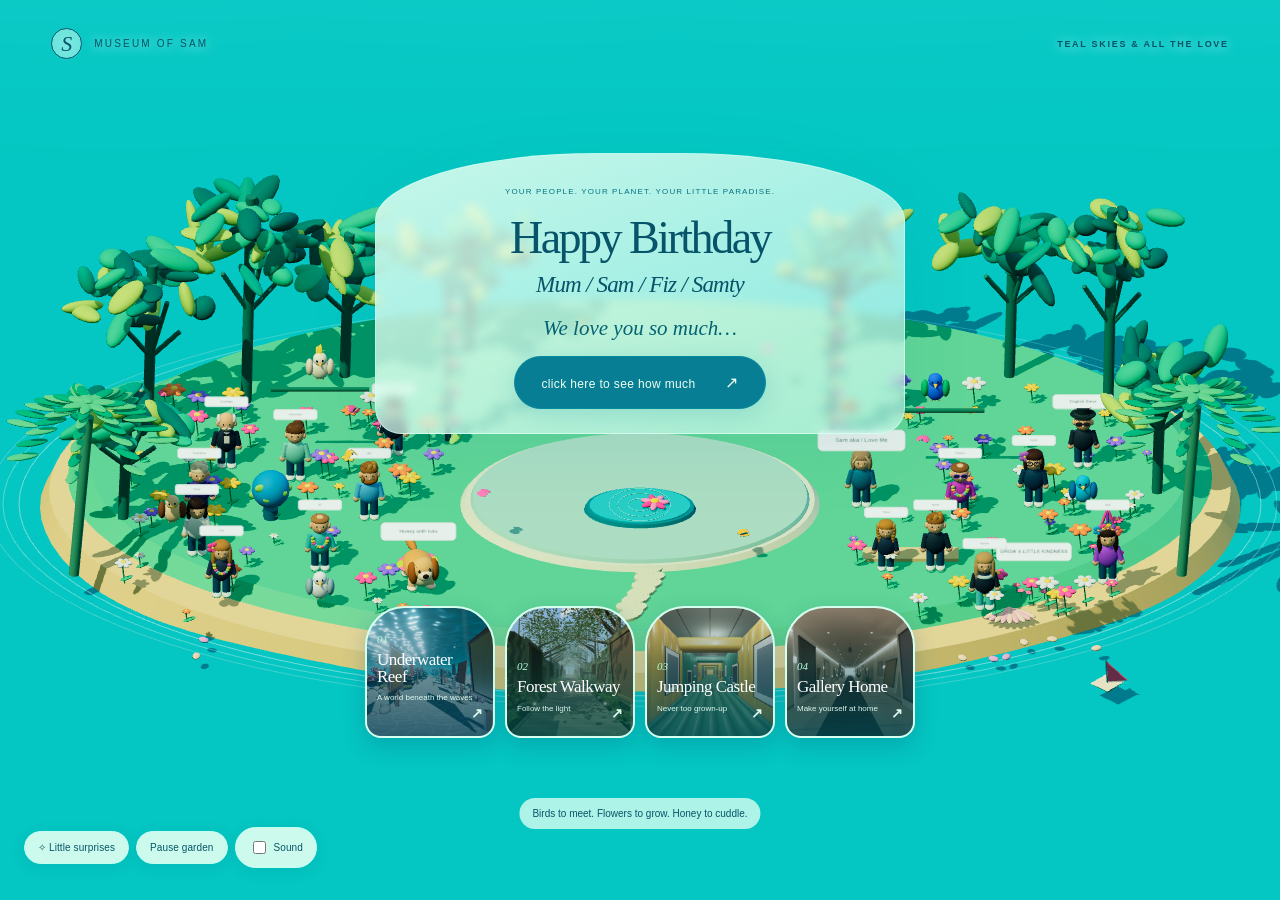
==== web/home.html @ d297ce18 "Initial commit: Museum of Sam walkable gallery site Static Three.js game (web/) + glTF exports (expo" ====
<!doctype html>
<html lang="en">
<head>
<meta charset="utf-8">
<meta name="viewport" content="width=device-width, initial-scale=1, viewport-fit=cover">
<meta name="theme-color" content="#57d5d7">
<meta name="description" content="Happy Birthday, Sam. A little museum. A universe of love.">
<title>Happy Birthday, Sam — Museum of Sam</title>
<link rel="icon" href="./icons/icon-192.png">
<link rel="manifest" href="./manifest.json">
<link rel="stylesheet" href="./home.css?v=6">
</head>
<body data-state="welcome">
<div id="living-pan" tabindex="0" role="region" aria-label="Sam’s living coastal garden. On mobile, swipe left or right to explore the scenery."></div>
<canvas id="world" aria-hidden="true"></canvas>
<header class="masthead"><a class="brand" href="./home.html" aria-label="Museum of Sam, birthday home"><span class="brand-mark">S</span><span>MUSEUM OF SAM</span></a><span class="edition">TEAL SKIES & ALL THE LOVE</span></header>
<main>
<section id="welcome" class="panel welcome" aria-labelledby="birthday-title">
<p class="eyebrow">YOUR PEOPLE. YOUR PLANET. YOUR LITTLE PARADISE.</p>
<h1 id="birthday-title">Happy Birthday<br><em>Mum / Sam / Fiz / Samty</em></h1>
<p class="message">We love you so much…</p>
<button id="begin" class="primary">click here to see how much <span aria-hidden="true">↗</span></button>
</section>
<section id="journey" class="panel journey" hidden aria-label="A journey from home to the universe">
<div class="journey-top"><span>LET’S SEE HOW FAR OUR LOVE GOES</span><button id="skip" class="text-button">Skip journey <span aria-hidden="true">↗</span></button></div>
<div class="story-progress">
  <div class="scale-caption"><p id="scale-number" class="eyebrow">OUR LOVE STARTS HERE</p><p class="story-refrain">We love you</p><h2 id="scale-name">more than this garden can hold…</h2><p id="scale-detail">So let’s go a little further.</p></div>
  <div class="progress-track" aria-hidden="true"><span id="progress"></span></div>
  <ol class="story-milestones" aria-label="How far our love goes">
    <li aria-current="step"><span class="milestone-dot"></span>Home</li>
    <li><span class="milestone-dot"></span>Australia</li>
    <li><span class="milestone-dot"></span>Earth</li>
    <li><span class="milestone-dot"></span>Solar system</li>
    <li><span class="milestone-dot"></span>Milky Way</li>
    <li><span class="milestone-dot"></span>Universe</li>
  </ol>
</div>
</section>
<section id="reveal" class="panel reveal" hidden aria-labelledby="love-title">
<p class="eyebrow">SO, HOW MUCH DO WE LOVE YOU?</p>
<h2 id="love-title" class="sr-only">This much!</h2>
<div class="reveal-bottom"><p>More than all of that. And more every day.</p><button id="return" class="primary light">click here to start <span aria-hidden="true">↗</span></button></div>
</section>
<section id="portals" class="panel portals" hidden aria-labelledby="portal-title">
<div class="portal-heading"><p class="eyebrow">WELCOME HOME, SAM</p><h2 id="portal-title">Four worlds. All for you.</h2><p>Your little paradise. Choose a doorway, or stay and play.</p></div>

<button id="replay" class="text-button replay">Watch your birthday journey again ↗</button>
</section>
<nav class="portal-links" aria-label="Choose a museum experience">
<a href="./index.html?scene=reef"><span class="portal-number">01</span><span class="portal-name">Underwater Reef</span><span class="portal-note">A world beneath the waves <b aria-hidden="true">↗</b></span></a>
<a href="./index.html?scene=forest"><span class="portal-number">02</span><span class="portal-name">Forest Walkway</span><span class="portal-note">Follow the light <b aria-hidden="true">↗</b></span></a>
<a href="./index.html?scene=jumping_castle"><span class="portal-number">03</span><span class="portal-name">Jumping Castle</span><span class="portal-note">Never too grown-up <b aria-hidden="true">↗</b></span></a>
<a href="./index.html?scene=gallery_home"><span class="portal-number">04</span><span class="portal-name">Gallery Home</span><span class="portal-note">Make yourself at home <b aria-hidden="true">↗</b></span></a>
</nav>
<aside id="garden-tools" aria-label="Garden controls">
  <button id="garden-discover" class="garden-pill" aria-expanded="false" aria-controls="garden-menu">✧ Little surprises</button>
  <button id="garden-motion" class="garden-pill" aria-pressed="false">Pause garden</button>
  <label class="garden-pill sound-choice"><input id="garden-sound" type="checkbox"> Sound</label>
</aside>
<div id="garden-menu" hidden><p>Little things Sam loves</p><div id="garden-actions"></div></div>
<div id="garden-toast" role="status" aria-live="polite" hidden><span></span><button aria-label="Dismiss message">×</button></div>
<div id="garden-pan-controls"><button aria-label="Explore garden to the left">←</button><button aria-label="Explore garden to the right">→</button></div>
<p id="garden-hint">Birds to meet. Flowers to grow. Honey to cuddle.<span> ← Swipe the garden to explore → </span></p>
</main>
<footer id="footer"><span>A LITTLE MORE LOVE IN THE WORLD</span><span>WITH ALL OUR LOVE ♡</span></footer>
<div id="announcement" class="sr-only" role="status" aria-live="polite"></div>
<noscript><div class="no-script">Happy Birthday Mum / Sam / Fiz / Samty. We love you this much!<br><a href="./index.html?scene=reef">Underwater Reef</a> · <a href="./index.html?scene=forest">Forest Walkway</a> · <a href="./index.html?scene=jumping_castle">Jumping Castle</a> · <a href="./index.html?scene=gallery_home">Gallery Home</a><p>Enable JavaScript to enjoy your birthday journey and explore the museum.</p></div></noscript>
<script type="module" src="./home.js?v=characters2"></script>
</body>
</html>
---- web/home.css ----
:root{color-scheme:light;--ink:#383529;--cream:#f6efe2;--gold:#a78349}*{box-sizing:border-box}html,body{margin:0;width:100%;height:100%;overflow:hidden}body{background:#e7dece;color:var(--ink);font-family:Arial,Helvetica,sans-serif;-webkit-font-smoothing:antialiased}#world{position:fixed;inset:0;width:100%;height:100%;display:block}.masthead{position:fixed;top:max(28px,env(safe-area-inset-top));left:4%;right:4%;display:flex;align-items:center;justify-content:space-between;z-index:5;transition:color 1s}.brand{display:flex;align-items:center;gap:12px;color:inherit;text-decoration:none;font-size:10px;letter-spacing:.22em}.brand-mark{display:grid;place-items:center;border:1px solid currentColor;border-radius:50%;width:31px;height:31px;font-family:Georgia,serif;font-size:22px;font-style:italic;letter-spacing:0}.edition,footer{font-size:9px;letter-spacing:.19em;opacity:.7}.panel{position:fixed;inset:0;z-index:2;pointer-events:none}.panel[hidden]{display:none!important}button,a{touch-action:manipulation}button,.portal-links a{pointer-events:auto}button{font:inherit;cursor:pointer}.welcome{text-align:center;padding-top:clamp(104px,15vh,170px);background:linear-gradient(180deg,rgba(244,237,223,.35),transparent 64%)}.eyebrow{font-size:9px;letter-spacing:.25em;font-weight:500;margin:0 0 22px}h1,h2,p{font-weight:400}h1{font-family:Georgia,'Times New Roman',serif;font-size:clamp(44px,5.2vw,78px);line-height:1.05;letter-spacing:-.055em;margin:0}h1 em{display:block;font-size:.6em;letter-spacing:-.035em;font-weight:400;margin-top:12px}.message{font-family:Georgia,serif;font-size:22px;font-style:italic;margin:24px 0 19px}.primary{border:1px solid #514837;background:#39382c;color:#fff8e9;border-radius:100px;padding:16px 26px;min-width:164px;font-size:12px;letter-spacing:.03em;box-shadow:0 6px 28px #29221217;transition:transform .25s,background .25s}.primary span{margin-left:26px;font-size:16px}.primary:hover{transform:translateY(-3px);background:#56513d}.primary:focus-visible,a:focus-visible,.text-button:focus-visible{outline:2px solid #b48c45;outline-offset:6px}.light{background:#f6edda;color:#272838;border-color:#f6edda}.light:hover{background:#fff}.text-button{background:none;border:0;color:inherit;font-size:11px;letter-spacing:.02em;padding:12px}.journey-top{position:absolute;top:102px;left:4%;right:4%;display:flex;align-items:center;justify-content:space-between;font-size:9px;letter-spacing:.16em}.journey{color:#f3ecd9}.scale-caption{position:absolute;bottom:11vh;left:7%;text-shadow:0 2px 18px #000}.scale-caption h2{font-family:Georgia,serif;font-size:clamp(28px,4vw,52px);letter-spacing:-.035em;margin:0 0 10px}.scale-caption p:last-child{font-size:12px;opacity:.65;letter-spacing:.015em}.scale-caption .eyebrow{color:#d8b984;margin-bottom:15px}.progress-track{position:absolute;bottom:6vh;left:7%;right:7%;height:1px;background:#ffffff25}.progress-track span{display:block;height:1px;background:#dfc599;transform-origin:left;width:100%;transform:scaleX(0)}body[data-state=journey] .masthead,body[data-state=reveal] .masthead,body[data-state=returning] .masthead{color:#e8dfcd}.reveal{color:#f3ecd9;text-align:center}.reveal>.eyebrow{position:absolute;top:27%;width:100%;color:#d8c497}.reveal-bottom{position:absolute;top:65%;left:0;right:0}.reveal-bottom p{font:italic 20px Georgia,serif;opacity:.85;margin-bottom:28px}.portal-heading{position:absolute;top:13%;left:0;right:0;text-align:center}.portal-heading .eyebrow{margin-bottom:15px}.portal-heading h2{font:clamp(34px,4vw,58px) Georgia,serif;letter-spacing:-.04em;margin:0 0 12px}.portal-heading>p:last-child{font-size:12px;opacity:.75}.portal-links{position:absolute;top:40%;height:42%;left:12%;right:12%;display:grid;grid-template-columns:repeat(4,1fr);gap:3.6%;pointer-events:none}.portal-links a{display:flex;flex-direction:column;justify-content:flex-end;position:relative;text-decoration:none;color:#fff6df;padding:20px 14px;background:linear-gradient(transparent 40%,#0e1a1cd6);border:1px solid #ead7ae77;border-radius:100px 100px 5px 5px;box-shadow:0 15px 35px #3829141a;transition:transform .3s,box-shadow .3s}.portal-links a:hover{transform:translateY(-7px);box-shadow:0 18px 38px #3829143d}.portal-number{font:italic 14px Georgia,serif;color:#eed6a4;margin-bottom:6px}.portal-name{font:21px Georgia,serif;letter-spacing:-.03em}.portal-note{font-size:9px;line-height:1.5;opacity:.75;margin-top:8px}.portal-note b{float:right;font-size:14px}.replay{position:absolute;bottom:8%;left:50%;transform:translateX(-50%);white-space:nowrap;opacity:.75}footer{position:fixed;bottom:max(24px,env(safe-area-inset-bottom));left:4%;right:4%;display:flex;justify-content:space-between;z-index:3;pointer-events:none;transition:opacity .5s}body[data-state=journey] footer,body[data-state=reveal] footer,body[data-state=returning] footer{opacity:0}.sr-only{position:absolute;width:1px;height:1px;padding:0;margin:-1px;overflow:hidden;clip:rect(0,0,0,0);white-space:nowrap;border:0}.no-script{position:fixed;inset:0;background:#f6efe2;z-index:10;padding:25vh 12vw;font:24px/1.6 Georgia,serif}.no-script a{font:16px Arial,sans-serif;color:#574025}@media(max-width:650px){.masthead{top:22px}.edition{display:none}.welcome{padding-top:18vh}.welcome .eyebrow{font-size:8px;letter-spacing:.17em}h1{font-size:49px}h1 em{font-size:26px}.message{margin-top:22px}.journey-top{top:80px;gap:15px;font-size:7px;line-height:1.7}.journey-top>span{max-width:180px}.scale-caption{bottom:12vh}.reveal>.eyebrow{top:31%;font-size:8px}.reveal-bottom{top:61%}.reveal-bottom p{font-size:17px}.portal-heading{top:12%}.portal-heading h2{font-size:33px}.portal-heading>p:last-child{font-size:10px;padding:0 25px}.portal-links{left:12%;right:12%;top:29%;height:56%;grid-template-columns:repeat(2,1fr);grid-template-rows:repeat(2,1fr);gap:5% 13%}.portal-links a{padding:12px 10px;border-radius:65px 65px 4px 4px}.portal-name{font-size:17px}.portal-note{font-size:8px}.portal-number{font-size:11px}.replay{bottom:6%;font-size:10px}footer{font-size:7px;letter-spacing:.1em;bottom:16px}}@media(prefers-reduced-motion:reduce){*,*:before,*:after{transition:none!important;scroll-behavior:auto!important}}
/* The progress indicator is the story: a repeated promise, growing landmarks,
   and a single connected line that carries the eye towards the final answer. */
.story-progress{position:absolute;left:7%;right:7%;bottom:5vh;padding-top:34px}
.story-progress::before{content:"";position:absolute;z-index:-1;inset:-65px -9vw -6vh;background:linear-gradient(transparent,rgba(3,7,19,.88) 60%);pointer-events:none}
.story-progress .scale-caption{position:relative;left:auto;bottom:auto;max-width:100%;padding-bottom:32px}
.story-refrain{font:italic clamp(20px,2.3vw,30px) Georgia,serif;color:#e8cc9e;margin:0 0 7px}
.story-progress .scale-caption h2{font-size:clamp(28px,3.7vw,52px);line-height:1.12;max-width:1000px;text-wrap:balance}
.story-progress .scale-caption .eyebrow{font-size:9px;letter-spacing:.19em;margin-bottom:17px}
.story-progress .scale-caption p:last-child{opacity:.85;line-height:1.6;margin-bottom:0}
.story-progress .progress-track{position:relative;inset:auto;height:2px;margin:0;background:#e8d6b733}
.story-progress .progress-track span{height:2px;background:#f0cea0;box-shadow:0 0 12px #ebc79188}
.story-milestones{display:flex;justify-content:space-between;list-style:none;margin:0;padding:0;color:#ddd3c1;font-size:10px;letter-spacing:.04em}
.story-milestones li{position:relative;padding-top:17px;opacity:.5;text-align:center;transition:opacity .4s,color .4s}
.story-milestones li:first-child{text-align:left}.story-milestones li:last-child{text-align:right}
.milestone-dot{position:absolute;top:-4px;left:50%;width:9px;height:9px;border:1px solid #827b71;background:#111321;border-radius:50%;transform:translateX(-50%)}
.story-milestones li:first-child .milestone-dot{left:0;transform:none}.story-milestones li:last-child .milestone-dot{left:auto;right:0;transform:none}
.story-milestones li[aria-current],.story-milestones li.passed{opacity:1;color:#ffe3b6}
.story-milestones li[aria-current] .milestone-dot{background:#ffe3b6;border-color:#ffe3b6;box-shadow:0 0 0 5px #ffe3b619,0 0 18px #ffe3b666}
.story-milestones li.passed .milestone-dot{background:#b69b74;border-color:#b69b74}
@media(max-width:650px){.story-progress{left:6%;right:6%;bottom:5vh}.story-progress .scale-caption{padding-bottom:25px}.story-progress .scale-caption h2{font-size:29px}.story-refrain{font-size:21px}.story-progress .scale-caption p:last-child{font-size:11px;max-width:310px}.story-progress .scale-caption .eyebrow{font-size:8px;margin-bottom:12px}.story-milestones{font-size:8px;letter-spacing:0;gap:8px}.story-milestones li{max-width:55px;padding-top:15px}.welcome .primary{max-width:90%;padding:16px 22px}.welcome .primary span{margin-left:14px}}
@media(max-height:600px){.story-progress{bottom:4vh}.story-progress .scale-caption{padding-bottom:18px}.story-progress .scale-caption h2{font-size:28px}.story-refrain{font-size:20px}.story-progress .scale-caption .eyebrow{margin-bottom:8px}}
/* Sam's living paradise: fixed centre, panoramic scenery, nothing to scroll down. */
:root{--ink:#075369;--cream:#edffef;--gold:#087f94}body{background:#79e3df;color:var(--ink)}
#living-pan{position:fixed;inset:0;z-index:0;overflow-x:auto;overflow-y:hidden;overscroll-behavior-x:contain;touch-action:pan-x;scrollbar-width:none;background:linear-gradient(#8de6ed,#05b8b9);outline-offset:-4px}
#living-pan::-webkit-scrollbar{display:none}#living-pan canvas{display:block;max-width:none;touch-action:pan-x}
body:not(.living-ready) #living-pan{display:none}body.living-ready[data-state=welcome] #world,body.living-ready[data-state=portals] #world{visibility:hidden}
body:not([data-state=welcome]):not([data-state=portals]) #living-pan,body:not([data-state=welcome]):not([data-state=portals])>.portal-links{visibility:hidden;pointer-events:none}
body:not([data-state=welcome]):not([data-state=portals]) .portal-links,body:not([data-state=welcome]):not([data-state=portals]) #garden-tools,body:not([data-state=welcome]):not([data-state=portals]) #garden-menu,body:not([data-state=welcome]):not([data-state=portals]) #garden-toast,body:not([data-state=welcome]):not([data-state=portals]) #garden-hint{display:none!important}
.masthead{color:#075369;text-shadow:0 1px 12px #cefff3;pointer-events:none}.brand{pointer-events:auto}.brand-mark{background:#cffff380}.edition{opacity:1;font-weight:600}
.welcome{inset:auto;top:17vh;left:50%;transform:translateX(-50%);width:min(530px,46vw);padding:25px 16px 24px;border:1px solid #d6fff39c;border-radius:42% 42% 26px 26px / 24% 24% 26px 26px;background:linear-gradient(160deg,#e7fff0db,#c9f9efa8);box-shadow:0 18px 70px #00849a17;backdrop-filter:blur(5px)}
.welcome .eyebrow{font-size:8px;letter-spacing:.14em;margin:8px 0 18px;color:#087284}.welcome h1{font-size:clamp(37px,3.6vw,58px);letter-spacing:-.055em}.welcome h1 em{font-size:.5em;margin-top:10px}.welcome .message{font-size:21px;margin:19px 0 15px;color:#066273}
.primary{color:#f0fff0;border-color:#058b9e;background:#087e95;box-shadow:0 6px 24px #067f992e}.primary:hover{background:#04536d}.light{background:#a8f5e2;color:#06435b;border-color:#a8f5e2}.light:hover{background:#d5fff1}
.portal-links{position:fixed;z-index:4;top:auto;bottom:18vh;left:50%;right:auto;transform:translateX(-50%);width:min(550px,48vw);height:132px;grid-template-columns:repeat(4,1fr);gap:10px;pointer-events:none}
.portal-links a{padding:14px 10px;border-radius:40px 40px 16px 16px;border:2px solid #d7fff0;background-size:cover;background-position:center;box-shadow:0 8px 22px #02557840;color:#fff;overflow:hidden}
.portal-links a::before{content:"";position:absolute;inset:0;background:linear-gradient(transparent,#003e56e8);z-index:-1}.portal-links a:nth-child(1){background-image:linear-gradient(transparent,#003e56bb),url('./home-assets/reef.png')}.portal-links a:nth-child(2){background-image:linear-gradient(transparent,#004d48bb),url('./home-assets/forest.png')}.portal-links a:nth-child(3){background-image:linear-gradient(transparent,#004d59bb),url('./home-assets/jumping-castle.png')}.portal-links a:nth-child(4){background-image:linear-gradient(transparent,#004d59bb),url('./home-assets/gallery.png')}
.portal-name{font-size:17px;line-height:1.02}.portal-number{font-size:11px;color:#b6ffdc}.portal-note{font-size:8px;color:#e5fff5;opacity:.95;line-height:1.3}.portal-links a:hover{transform:translateY(-6px) rotate(-1deg);border-color:#fff49a;box-shadow:0 10px 30px #047f9655}.portal-links a:focus-visible{outline-color:#056279}
.portal-heading{top:24vh;left:50%;right:auto;width:min(520px,45vw);transform:translateX(-50%);padding:30px 18px;background:#dcfff0d9;border:1px solid #e9fff6;border-radius:30px;backdrop-filter:blur(5px)}.portal-heading h2{font-size:clamp(34px,3.5vw,50px)}.portal-heading>p:last-child{line-height:1.5}
.replay{bottom:11vh;color:#065064;background:#d5fff0d4;border-radius:30px;padding:10px 18px;opacity:1}.reveal{color:#f3ecd9}
#garden-tools{position:fixed;z-index:6;left:24px;bottom:32px;display:flex;gap:7px;align-items:center}.garden-pill{border:1px solid #c5fff2;border-radius:24px;padding:10px 13px;background:#e1fff0e8;color:#07556a;box-shadow:0 3px 15px #0766771c;font-size:10px;letter-spacing:.01em;cursor:pointer}.garden-pill:hover{background:#fff6b6}.sound-choice{display:flex;align-items:center;gap:5px}.sound-choice input{accent-color:#038ba0}
#garden-menu{position:fixed;left:24px;bottom:85px;z-index:8;width:255px;max-height:min(65vh,450px);overflow-y:auto;background:#e5fff5f5;border:1px solid white;border-radius:22px;padding:18px;box-shadow:0 15px 50px #00586b35}#garden-menu>p{margin:0 0 12px;font:italic 20px Georgia,serif}#garden-actions{display:grid;gap:6px}#garden-actions button{padding:10px;border:1px solid #b0e6d7;border-radius:12px;color:#075369;background:#f6fff8;text-align:left;font-size:12px}#garden-actions button:hover{background:#b1f4d5}
#garden-toast{position:fixed;z-index:9;bottom:90px;right:24px;width:300px;max-width:calc(100vw - 48px);padding:19px 38px 19px 20px;border:1px solid #eefff7;background:#e8fff5f5;color:#075369;border-radius:20px;box-shadow:0 10px 35px #05778330;font:15px/1.5 Georgia,serif}#garden-toast button{position:absolute;right:8px;top:8px;border:0;background:transparent;color:#087786;font-size:24px}
#garden-hint{position:fixed;z-index:3;bottom:6.8vh;left:50%;transform:translateX(-50%);text-align:center;font-size:10px;line-height:1.7;background:#ddfff2c9;padding:7px 13px;border-radius:18px;white-space:nowrap;pointer-events:none}#garden-hint span{display:none}footer{display:none}.journey-top{text-shadow:0 2px 12px #000}.garden-pill:focus-visible,#garden-actions button:focus-visible{outline:2px solid #046987;outline-offset:3px}
@media(max-width:700px){.masthead{top:17px;left:18px}.welcome{top:15vh;width:calc(100vw - 72px);max-width:420px;padding:20px 12px;border-radius:60px 60px 23px 23px}.welcome h1{font-size:39px}.welcome h1 em{font-size:21px;line-height:1.15}.welcome .eyebrow{font-size:7px;letter-spacing:.05em;margin-bottom:14px}.welcome .message{font-size:19px;margin:16px 0 13px}.welcome .primary{font-size:11px;padding:13px 15px}.portal-links{width:calc(100vw - 72px);max-width:420px;bottom:21vh;height:145px;grid-template-columns:repeat(2,1fr);grid-template-rows:repeat(2,1fr);gap:8px}.portal-links a{border-radius:18px;padding:9px 12px;display:block}.portal-number{display:none}.portal-name{font-size:16px;display:block}.portal-note{font-size:8px;display:block;margin-top:3px}.portal-heading{top:22vh;width:calc(100vw - 72px);max-width:420px;padding:22px 14px}.portal-heading h2{font-size:34px}.replay{bottom:15vh;font-size:10px;padding:9px 14px}#garden-tools{left:50%;transform:translateX(-50%);bottom:max(16px,env(safe-area-inset-bottom));gap:5px;white-space:nowrap}.garden-pill{padding:9px 10px;font-size:9px}#garden-hint{bottom:7.5vh;font-size:9px;line-height:1.6;padding:5px 12px}#garden-hint span{display:block;font-size:8px}#garden-menu{left:16px;bottom:64px;max-height:58vh}#garden-toast{right:16px;bottom:105px;max-width:calc(100vw - 32px);font-size:13px}.edition{display:none}}
@media(max-height:700px) and (min-width:701px){.welcome{top:13vh;padding:15px}.welcome h1{font-size:38px}.welcome .eyebrow{margin-bottom:10px}.welcome .message{margin:12px 0;font-size:18px}.welcome .primary{padding:12px 20px}.portal-links{bottom:15vh;height:112px}.portal-heading{top:18vh}.replay{bottom:8vh}#garden-hint{bottom:2vh}#garden-tools{bottom:16px}}
@media(max-height:700px) and (max-width:700px){.welcome{top:11vh;padding:12px}.welcome h1{font-size:32px}.welcome h1 em{font-size:18px}.welcome .eyebrow{margin:4px 0 9px}.welcome .message{margin:10px 0;font-size:17px}.welcome .primary{padding:11px 12px}.portal-links{height:125px;bottom:22vh}.portal-heading{top:16vh}.portal-heading h2{font-size:29px}.replay{bottom:15vh}}
#garden-pan-controls{display:none}body:not([data-state=welcome]):not([data-state=portals]) #garden-pan-controls{display:none!important}
@media(max-width:700px){#garden-pan-controls{position:fixed;inset:48% 7px auto;z-index:5;display:flex;justify-content:space-between;pointer-events:none}#garden-pan-controls button{pointer-events:auto;width:30px;height:40px;background:#defff0d9;border:1px solid #eafff5;border-radius:16px;color:#075369;font-size:18px}}
#living-pan canvas{filter:saturate(1.28) brightness(1.06)}
@media(max-height:500px) and (max-width:900px){.welcome{top:42px;width:310px;max-width:calc(100vw - 80px);padding:10px 14px;border-radius:26px}.welcome .eyebrow{display:none}.welcome h1{font-size:27px}.welcome h1 em{font-size:16px;margin-top:5px}.welcome .message{font-size:15px;margin:7px 0}.welcome .primary{font-size:10px;padding:9px 14px}.portal-links{height:85px;bottom:49px;width:min(480px,calc(100vw - 80px));grid-template-columns:repeat(4,1fr);grid-template-rows:1fr;gap:7px}.portal-links a{padding:9px 7px}.portal-name{font-size:13px}.portal-note{font-size:7px}.portal-heading{top:65px;padding:15px}.portal-heading h2{font-size:28px}.portal-heading .eyebrow{margin-bottom:7px}.replay{top:185px;bottom:auto;font-size:9px;padding:7px 12px}#garden-hint{display:none}#garden-tools{bottom:7px}.garden-pill{padding:7px 10px}.masthead{top:10px}}
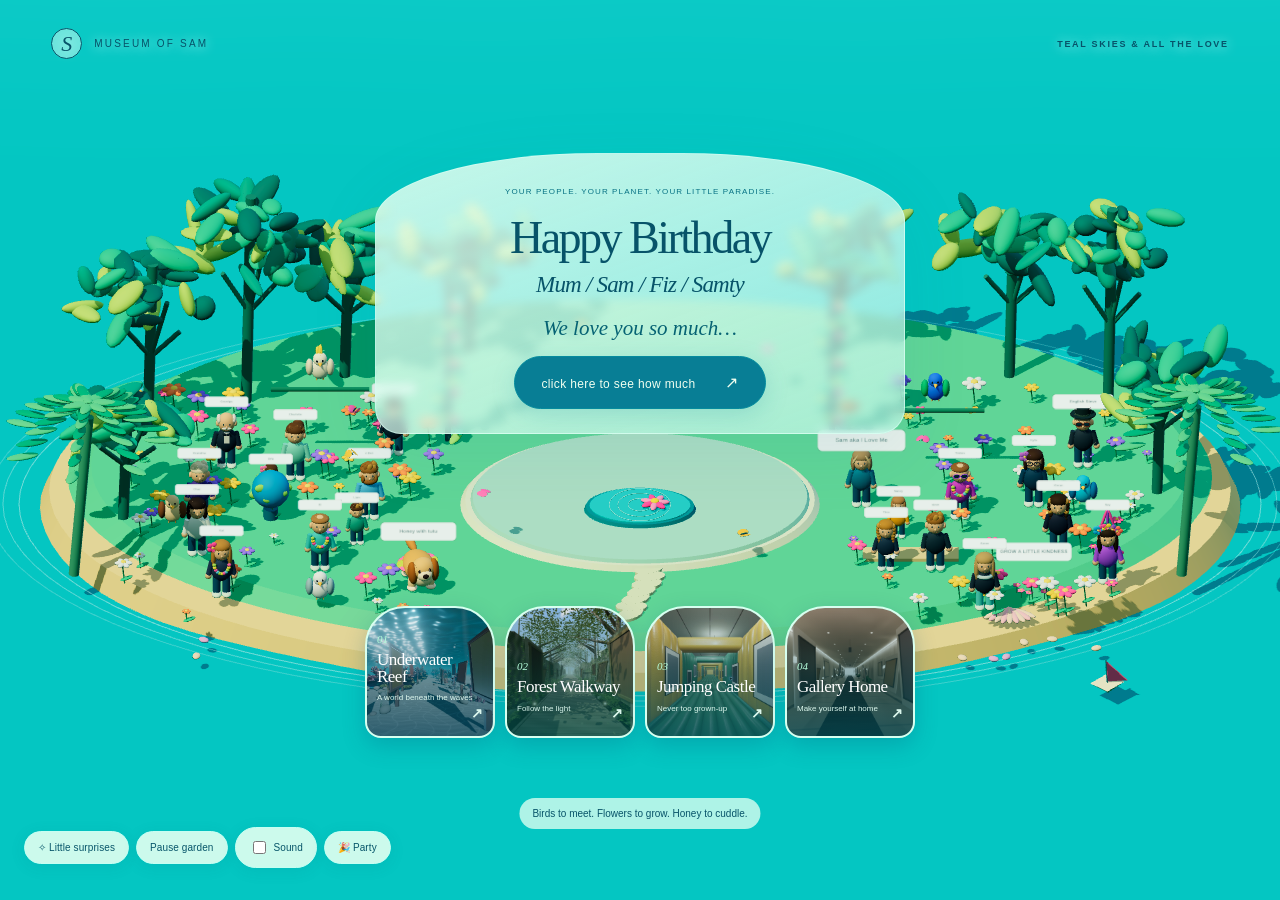
==== commit e57bf0cc: "Add homepage Party button: lights, lasers, jumping characters, nominated Spotify song Ten seconds of" ====
--- a/web/home.html
+++ b/web/home.html
@@ -8,7 +8,7 @@
 <title>Happy Birthday, Sam — Museum of Sam</title>
 <link rel="icon" href="./icons/icon-192.png">
 <link rel="manifest" href="./manifest.json">
-<link rel="stylesheet" href="./home.css?v=6">
+<link rel="stylesheet" href="./home.css?v=7">
 </head>
 <body data-state="welcome">
 <div id="living-pan" tabindex="0" role="region" aria-label="Sam’s living coastal garden. On mobile, swipe left or right to explore the scenery."></div>
@@ -56,7 +56,17 @@
   <button id="garden-discover" class="garden-pill" aria-expanded="false" aria-controls="garden-menu">✧ Little surprises</button>
   <button id="garden-motion" class="garden-pill" aria-pressed="false">Pause garden</button>
   <label class="garden-pill sound-choice"><input id="garden-sound" type="checkbox"> Sound</label>
+  <button id="garden-party" class="garden-pill">🎉 Party</button>
 </aside>
+<div id="party-overlay" aria-hidden="true">
+  <div class="party-scrim"></div>
+  <div class="party-laser l1"></div>
+  <div class="party-laser l2"></div>
+  <div class="party-laser l3"></div>
+  <div class="party-laser l4"></div>
+  <div class="party-glow"></div>
+</div>
+<div id="party-player" hidden></div>
 <div id="garden-menu" hidden><p>Little things Sam loves</p><div id="garden-actions"></div></div>
 <div id="garden-toast" role="status" aria-live="polite" hidden><span></span><button aria-label="Dismiss message">×</button></div>
 <div id="garden-pan-controls"><button aria-label="Explore garden to the left">←</button><button aria-label="Explore garden to the right">→</button></div>
@@ -65,6 +75,6 @@
 <footer id="footer"><span>A LITTLE MORE LOVE IN THE WORLD</span><span>WITH ALL OUR LOVE ♡</span></footer>
 <div id="announcement" class="sr-only" role="status" aria-live="polite"></div>
 <noscript><div class="no-script">Happy Birthday Mum / Sam / Fiz / Samty. We love you this much!<br><a href="./index.html?scene=reef">Underwater Reef</a> · <a href="./index.html?scene=forest">Forest Walkway</a> · <a href="./index.html?scene=jumping_castle">Jumping Castle</a> · <a href="./index.html?scene=gallery_home">Gallery Home</a><p>Enable JavaScript to enjoy your birthday journey and explore the museum.</p></div></noscript>
-<script type="module" src="./home.js?v=characters2"></script>
+<script type="module" src="./home.js?v=party1"></script>
 </body>
 </html>
--- a/web/home.css
+++ b/web/home.css
@@ -26,7 +26,7 @@
 #living-pan::-webkit-scrollbar{display:none}#living-pan canvas{display:block;max-width:none;touch-action:pan-x}
 body:not(.living-ready) #living-pan{display:none}body.living-ready[data-state=welcome] #world,body.living-ready[data-state=portals] #world{visibility:hidden}
 body:not([data-state=welcome]):not([data-state=portals]) #living-pan,body:not([data-state=welcome]):not([data-state=portals])>.portal-links{visibility:hidden;pointer-events:none}
-body:not([data-state=welcome]):not([data-state=portals]) .portal-links,body:not([data-state=welcome]):not([data-state=portals]) #garden-tools,body:not([data-state=welcome]):not([data-state=portals]) #garden-menu,body:not([data-state=welcome]):not([data-state=portals]) #garden-toast,body:not([data-state=welcome]):not([data-state=portals]) #garden-hint{display:none!important}
+body:not([data-state=welcome]):not([data-state=portals]) .portal-links,body:not([data-state=welcome]):not([data-state=portals]) #garden-tools,body:not([data-state=welcome]):not([data-state=portals]) #garden-menu,body:not([data-state=welcome]):not([data-state=portals]) #garden-toast,body:not([data-state=welcome]):not([data-state=portals]) #garden-hint,body:not([data-state=welcome]):not([data-state=portals]) #party-overlay,body:not([data-state=welcome]):not([data-state=portals]) #party-player{display:none!important}
 .masthead{color:#075369;text-shadow:0 1px 12px #cefff3;pointer-events:none}.brand{pointer-events:auto}.brand-mark{background:#cffff380}.edition{opacity:1;font-weight:600}
 .welcome{inset:auto;top:17vh;left:50%;transform:translateX(-50%);width:min(530px,46vw);padding:25px 16px 24px;border:1px solid #d6fff39c;border-radius:42% 42% 26px 26px / 24% 24% 26px 26px;background:linear-gradient(160deg,#e7fff0db,#c9f9efa8);box-shadow:0 18px 70px #00849a17;backdrop-filter:blur(5px)}
 .welcome .eyebrow{font-size:8px;letter-spacing:.14em;margin:8px 0 18px;color:#087284}.welcome h1{font-size:clamp(37px,3.6vw,58px);letter-spacing:-.055em}.welcome h1 em{font-size:.5em;margin-top:10px}.welcome .message{font-size:21px;margin:19px 0 15px;color:#066273}
@@ -48,3 +48,23 @@
 @media(max-width:700px){#garden-pan-controls{position:fixed;inset:48% 7px auto;z-index:5;display:flex;justify-content:space-between;pointer-events:none}#garden-pan-controls button{pointer-events:auto;width:30px;height:40px;background:#defff0d9;border:1px solid #eafff5;border-radius:16px;color:#075369;font-size:18px}}
 #living-pan canvas{filter:saturate(1.28) brightness(1.06)}
 @media(max-height:500px) and (max-width:900px){.welcome{top:42px;width:310px;max-width:calc(100vw - 80px);padding:10px 14px;border-radius:26px}.welcome .eyebrow{display:none}.welcome h1{font-size:27px}.welcome h1 em{font-size:16px;margin-top:5px}.welcome .message{font-size:15px;margin:7px 0}.welcome .primary{font-size:10px;padding:9px 14px}.portal-links{height:85px;bottom:49px;width:min(480px,calc(100vw - 80px));grid-template-columns:repeat(4,1fr);grid-template-rows:1fr;gap:7px}.portal-links a{padding:9px 7px}.portal-name{font-size:13px}.portal-note{font-size:7px}.portal-heading{top:65px;padding:15px}.portal-heading h2{font-size:28px}.portal-heading .eyebrow{margin-bottom:7px}.replay{top:185px;bottom:auto;font-size:9px;padding:7px 12px}#garden-hint{display:none}#garden-tools{bottom:7px}.garden-pill{padding:7px 10px}.masthead{top:10px}}
+
+/* Party mode: ten seconds of nightclub, then back to the garden. The overlay
+   sits above everything (masthead, cards, garden pills) so "the page goes
+   darker" reads literally; the characters' own jump animation lives in
+   living-home.js/garden-people.js and needs no CSS. */
+#party-overlay{position:fixed;inset:0;z-index:1000;pointer-events:none;opacity:0;transition:opacity .5s ease}
+body.party-mode #party-overlay{opacity:1}
+.party-scrim{position:absolute;inset:0;background:radial-gradient(circle at 50% 35%,rgba(20,4,36,.45),rgba(2,0,10,.82))}
+.party-laser{position:absolute;left:50%;bottom:-5%;width:5px;height:135vmax;background:linear-gradient(to top,rgba(255,255,255,.85),rgba(255,255,255,0) 68%);transform-origin:bottom center;mix-blend-mode:screen;display:none}
+body.party-mode .party-laser{display:block;animation:party-sweep 2.4s ease-in-out infinite alternate,party-hue 5s linear infinite}
+.party-laser.l2{left:36%;animation-duration:2.1s,5s;animation-delay:.25s,.4s}
+.party-laser.l3{left:64%;animation-duration:2.7s,5s;animation-delay:.5s,.9s}
+.party-laser.l4{left:50%;bottom:auto;top:-5%;transform-origin:top center;animation-duration:1.9s,5s;animation-delay:.15s,1.4s}
+@keyframes party-sweep{from{transform:translateX(-50%) rotate(-34deg)}to{transform:translateX(-50%) rotate(34deg)}}
+@keyframes party-hue{from{filter:hue-rotate(0deg)}to{filter:hue-rotate(360deg)}}
+.party-glow{position:absolute;inset:0;background:radial-gradient(circle at 50% 30%,rgba(255,90,190,.4),transparent 62%);opacity:0;display:none}
+body.party-mode .party-glow{display:block;animation:party-pulse 1.15s ease-in-out infinite}
+@keyframes party-pulse{0%,100%{opacity:0}50%{opacity:.6}}
+#party-player{position:fixed;right:16px;bottom:16px;z-index:1001;width:280px;max-width:calc(100vw - 32px);border-radius:16px;overflow:hidden;box-shadow:0 12px 40px rgba(0,0,0,.5)}
+@media(prefers-reduced-motion:reduce){body.party-mode .party-laser{animation:none;opacity:.4}body.party-mode .party-glow{display:block;animation:none;opacity:.25}}
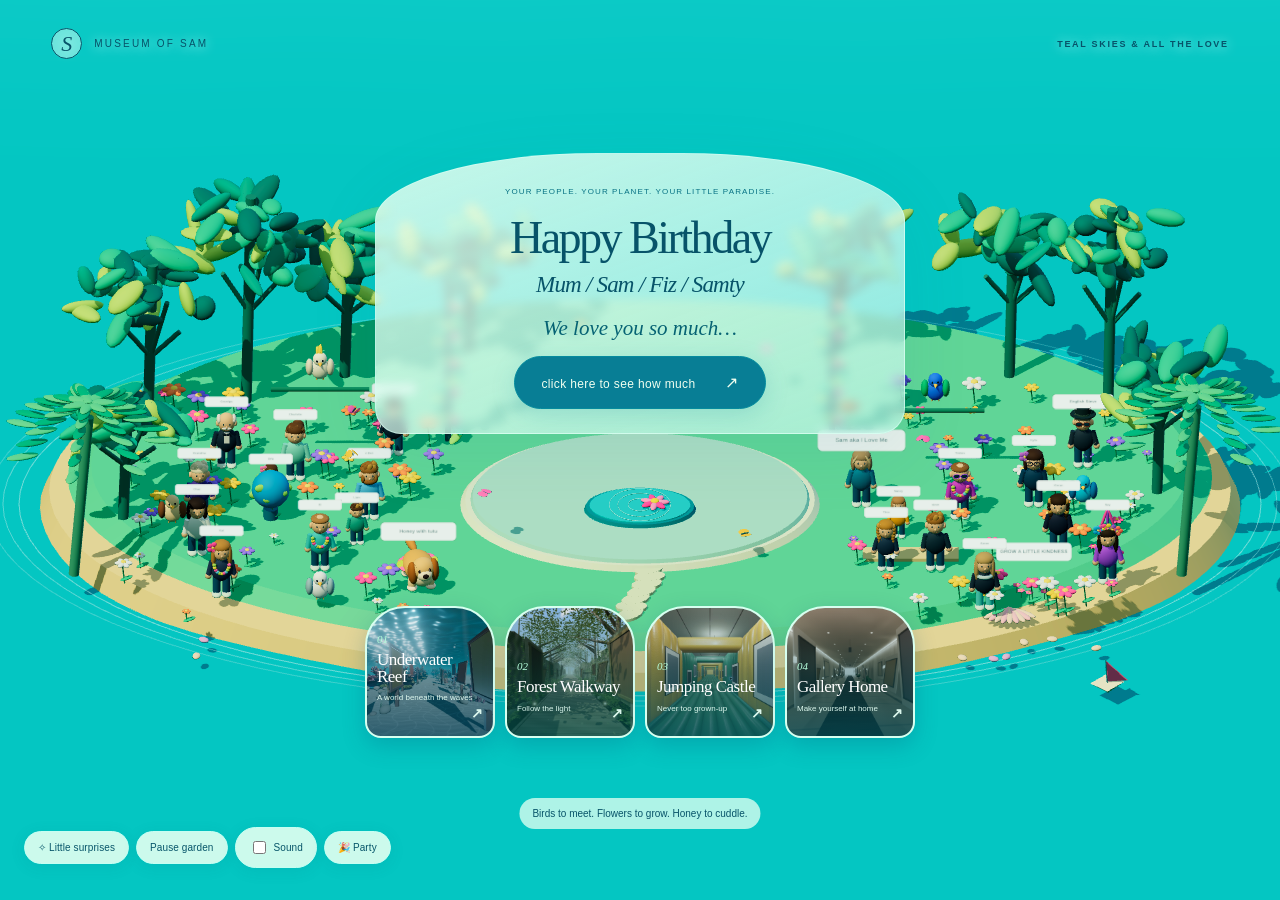
==== commit b3f7ff05: "Hide old canvas homepage room until living garden is ready The pre-garden 2D canvas room (cream salo" ====
--- a/web/home.html
+++ b/web/home.html
@@ -8,7 +8,7 @@
 <title>Happy Birthday, Sam — Museum of Sam</title>
 <link rel="icon" href="./icons/icon-192.png">
 <link rel="manifest" href="./manifest.json">
-<link rel="stylesheet" href="./home.css?v=7">
+<link rel="stylesheet" href="./home.css?v=8">
 </head>
 <body data-state="welcome">
 <div id="living-pan" tabindex="0" role="region" aria-label="Sam’s living coastal garden. On mobile, swipe left or right to explore the scenery."></div>
@@ -75,6 +75,6 @@
 <footer id="footer"><span>A LITTLE MORE LOVE IN THE WORLD</span><span>WITH ALL OUR LOVE ♡</span></footer>
 <div id="announcement" class="sr-only" role="status" aria-live="polite"></div>
 <noscript><div class="no-script">Happy Birthday Mum / Sam / Fiz / Samty. We love you this much!<br><a href="./index.html?scene=reef">Underwater Reef</a> · <a href="./index.html?scene=forest">Forest Walkway</a> · <a href="./index.html?scene=jumping_castle">Jumping Castle</a> · <a href="./index.html?scene=gallery_home">Gallery Home</a><p>Enable JavaScript to enjoy your birthday journey and explore the museum.</p></div></noscript>
-<script type="module" src="./home.js?v=party1"></script>
+<script type="module" src="./home.js?v=party2"></script>
 </body>
 </html>
--- a/web/home.css
+++ b/web/home.css
@@ -24,7 +24,7 @@
 :root{--ink:#075369;--cream:#edffef;--gold:#087f94}body{background:#79e3df;color:var(--ink)}
 #living-pan{position:fixed;inset:0;z-index:0;overflow-x:auto;overflow-y:hidden;overscroll-behavior-x:contain;touch-action:pan-x;scrollbar-width:none;background:linear-gradient(#8de6ed,#05b8b9);outline-offset:-4px}
 #living-pan::-webkit-scrollbar{display:none}#living-pan canvas{display:block;max-width:none;touch-action:pan-x}
-body:not(.living-ready) #living-pan{display:none}body.living-ready[data-state=welcome] #world,body.living-ready[data-state=portals] #world{visibility:hidden}
+body:not(.living-ready) #living-pan{display:none}body[data-state=welcome] #world,body[data-state=portals] #world{visibility:hidden}body.garden-unavailable[data-state=welcome] #world,body.garden-unavailable[data-state=portals] #world{visibility:visible}
 body:not([data-state=welcome]):not([data-state=portals]) #living-pan,body:not([data-state=welcome]):not([data-state=portals])>.portal-links{visibility:hidden;pointer-events:none}
 body:not([data-state=welcome]):not([data-state=portals]) .portal-links,body:not([data-state=welcome]):not([data-state=portals]) #garden-tools,body:not([data-state=welcome]):not([data-state=portals]) #garden-menu,body:not([data-state=welcome]):not([data-state=portals]) #garden-toast,body:not([data-state=welcome]):not([data-state=portals]) #garden-hint,body:not([data-state=welcome]):not([data-state=portals]) #party-overlay,body:not([data-state=welcome]):not([data-state=portals]) #party-player{display:none!important}
 .masthead{color:#075369;text-shadow:0 1px 12px #cefff3;pointer-events:none}.brand{pointer-events:auto}.brand-mark{background:#cffff380}.edition{opacity:1;font-weight:600}
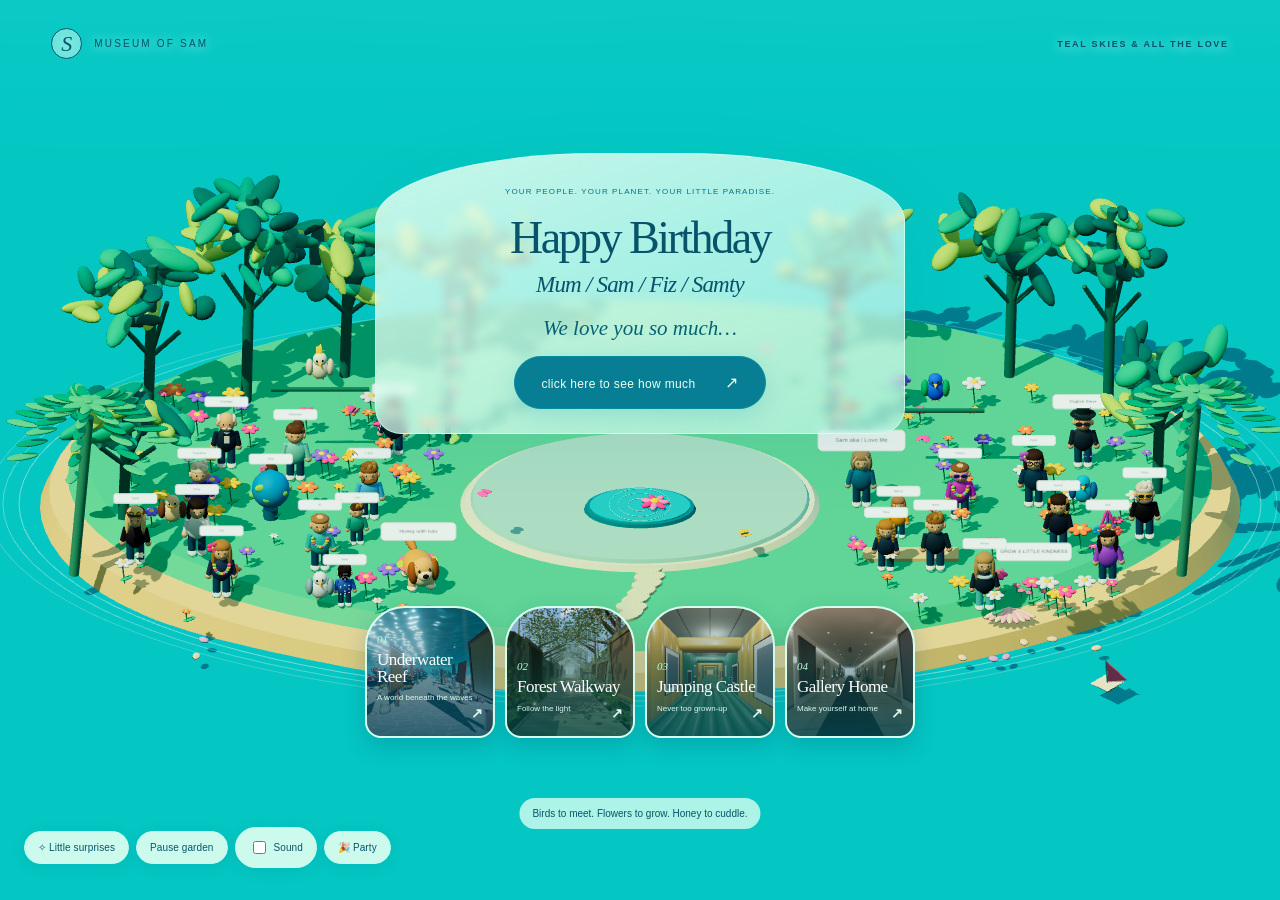
==== commit 6f9ec64e: "Add english-steve photo folder to artwork pool; ship garden/cast updates Drops 30 new photos from Ph" ====
--- a/web/home.html
+++ b/web/home.html
@@ -8,7 +8,7 @@
 <title>Happy Birthday, Sam — Museum of Sam</title>
 <link rel="icon" href="./icons/icon-192.png">
 <link rel="manifest" href="./manifest.json">
-<link rel="stylesheet" href="./home.css?v=8">
+<link rel="stylesheet" href="./home.css?v=9">
 </head>
 <body data-state="welcome">
 <div id="living-pan" tabindex="0" role="region" aria-label="Sam’s living coastal garden. On mobile, swipe left or right to explore the scenery."></div>
@@ -67,7 +67,8 @@
   <div class="party-glow"></div>
 </div>
 <div id="party-player" hidden></div>
-<div id="garden-menu" hidden><p>Little things Sam loves</p><div id="garden-actions"></div></div>
+<div id="garden-scrim"></div>
+<div id="garden-menu" inert><div id="garden-menu-head"><p>Little things Sam loves</p><button id="garden-menu-close" aria-label="Close little surprises">×</button></div><div id="garden-actions"></div></div>
 <div id="garden-toast" role="status" aria-live="polite" hidden><span></span><button aria-label="Dismiss message">×</button></div>
 <div id="garden-pan-controls"><button aria-label="Explore garden to the left">←</button><button aria-label="Explore garden to the right">→</button></div>
 <p id="garden-hint">Birds to meet. Flowers to grow. Honey to cuddle.<span> ← Swipe the garden to explore → </span></p>
@@ -75,6 +76,6 @@
 <footer id="footer"><span>A LITTLE MORE LOVE IN THE WORLD</span><span>WITH ALL OUR LOVE ♡</span></footer>
 <div id="announcement" class="sr-only" role="status" aria-live="polite"></div>
 <noscript><div class="no-script">Happy Birthday Mum / Sam / Fiz / Samty. We love you this much!<br><a href="./index.html?scene=reef">Underwater Reef</a> · <a href="./index.html?scene=forest">Forest Walkway</a> · <a href="./index.html?scene=jumping_castle">Jumping Castle</a> · <a href="./index.html?scene=gallery_home">Gallery Home</a><p>Enable JavaScript to enjoy your birthday journey and explore the museum.</p></div></noscript>
-<script type="module" src="./home.js?v=party2"></script>
+<script type="module" src="./home.js?v=party3"></script>
 </body>
 </html>
--- a/web/home.css
+++ b/web/home.css
@@ -26,7 +26,7 @@
 #living-pan::-webkit-scrollbar{display:none}#living-pan canvas{display:block;max-width:none;touch-action:pan-x}
 body:not(.living-ready) #living-pan{display:none}body[data-state=welcome] #world,body[data-state=portals] #world{visibility:hidden}body.garden-unavailable[data-state=welcome] #world,body.garden-unavailable[data-state=portals] #world{visibility:visible}
 body:not([data-state=welcome]):not([data-state=portals]) #living-pan,body:not([data-state=welcome]):not([data-state=portals])>.portal-links{visibility:hidden;pointer-events:none}
-body:not([data-state=welcome]):not([data-state=portals]) .portal-links,body:not([data-state=welcome]):not([data-state=portals]) #garden-tools,body:not([data-state=welcome]):not([data-state=portals]) #garden-menu,body:not([data-state=welcome]):not([data-state=portals]) #garden-toast,body:not([data-state=welcome]):not([data-state=portals]) #garden-hint,body:not([data-state=welcome]):not([data-state=portals]) #party-overlay,body:not([data-state=welcome]):not([data-state=portals]) #party-player{display:none!important}
+body:not([data-state=welcome]):not([data-state=portals]) .portal-links,body:not([data-state=welcome]):not([data-state=portals]) #garden-tools,body:not([data-state=welcome]):not([data-state=portals]) #garden-menu,body:not([data-state=welcome]):not([data-state=portals]) #garden-toast,body:not([data-state=welcome]):not([data-state=portals]) #garden-hint,body:not([data-state=welcome]):not([data-state=portals]) #garden-scrim,body:not([data-state=welcome]):not([data-state=portals]) #party-overlay,body:not([data-state=welcome]):not([data-state=portals]) #party-player{display:none!important}
 .masthead{color:#075369;text-shadow:0 1px 12px #cefff3;pointer-events:none}.brand{pointer-events:auto}.brand-mark{background:#cffff380}.edition{opacity:1;font-weight:600}
 .welcome{inset:auto;top:17vh;left:50%;transform:translateX(-50%);width:min(530px,46vw);padding:25px 16px 24px;border:1px solid #d6fff39c;border-radius:42% 42% 26px 26px / 24% 24% 26px 26px;background:linear-gradient(160deg,#e7fff0db,#c9f9efa8);box-shadow:0 18px 70px #00849a17;backdrop-filter:blur(5px)}
 .welcome .eyebrow{font-size:8px;letter-spacing:.14em;margin:8px 0 18px;color:#087284}.welcome h1{font-size:clamp(37px,3.6vw,58px);letter-spacing:-.055em}.welcome h1 em{font-size:.5em;margin-top:10px}.welcome .message{font-size:21px;margin:19px 0 15px;color:#066273}
@@ -38,10 +38,16 @@
 .portal-heading{top:24vh;left:50%;right:auto;width:min(520px,45vw);transform:translateX(-50%);padding:30px 18px;background:#dcfff0d9;border:1px solid #e9fff6;border-radius:30px;backdrop-filter:blur(5px)}.portal-heading h2{font-size:clamp(34px,3.5vw,50px)}.portal-heading>p:last-child{line-height:1.5}
 .replay{bottom:11vh;color:#065064;background:#d5fff0d4;border-radius:30px;padding:10px 18px;opacity:1}.reveal{color:#f3ecd9}
 #garden-tools{position:fixed;z-index:6;left:24px;bottom:32px;display:flex;gap:7px;align-items:center}.garden-pill{border:1px solid #c5fff2;border-radius:24px;padding:10px 13px;background:#e1fff0e8;color:#07556a;box-shadow:0 3px 15px #0766771c;font-size:10px;letter-spacing:.01em;cursor:pointer}.garden-pill:hover{background:#fff6b6}.sound-choice{display:flex;align-items:center;gap:5px}.sound-choice input{accent-color:#038ba0}
-#garden-menu{position:fixed;left:24px;bottom:85px;z-index:8;width:255px;max-height:min(65vh,450px);overflow-y:auto;background:#e5fff5f5;border:1px solid white;border-radius:22px;padding:18px;box-shadow:0 15px 50px #00586b35}#garden-menu>p{margin:0 0 12px;font:italic 20px Georgia,serif}#garden-actions{display:grid;gap:6px}#garden-actions button{padding:10px;border:1px solid #b0e6d7;border-radius:12px;color:#075369;background:#f6fff8;text-align:left;font-size:12px}#garden-actions button:hover{background:#b1f4d5}
+#garden-menu{position:fixed;left:24px;bottom:85px;z-index:8;width:255px;max-height:min(65vh,450px);overflow-y:auto;background:#e5fff5f5;border:1px solid white;border-radius:22px;padding:18px;box-shadow:0 15px 50px #00586b35;transform:translateY(10px) scale(.97);opacity:0;visibility:hidden;pointer-events:none;transition:transform .28s ease,opacity .28s ease,visibility 0s linear .28s}
+#garden-menu.open{transform:none;opacity:1;visibility:visible;pointer-events:auto;transition:transform .28s ease,opacity .28s ease}
+#garden-menu-head{display:flex;align-items:center;justify-content:space-between;gap:10px;margin:0 0 12px}
+#garden-menu-head>p{margin:0;font:italic 20px Georgia,serif}
+#garden-menu-close{border:0;background:transparent;color:#07708a;font-size:22px;line-height:1;padding:2px 6px}
+#garden-actions{display:grid;gap:6px}#garden-actions button{padding:10px;border:1px solid #b0e6d7;border-radius:12px;color:#075369;background:#f6fff8;text-align:left;font-size:12px}#garden-actions button:hover{background:#b1f4d5}
+#garden-scrim{position:fixed;inset:0;z-index:7;background:#04303dcc;opacity:0;visibility:hidden;pointer-events:none;transition:opacity .28s ease,visibility 0s linear .28s}
 #garden-toast{position:fixed;z-index:9;bottom:90px;right:24px;width:300px;max-width:calc(100vw - 48px);padding:19px 38px 19px 20px;border:1px solid #eefff7;background:#e8fff5f5;color:#075369;border-radius:20px;box-shadow:0 10px 35px #05778330;font:15px/1.5 Georgia,serif}#garden-toast button{position:absolute;right:8px;top:8px;border:0;background:transparent;color:#087786;font-size:24px}
 #garden-hint{position:fixed;z-index:3;bottom:6.8vh;left:50%;transform:translateX(-50%);text-align:center;font-size:10px;line-height:1.7;background:#ddfff2c9;padding:7px 13px;border-radius:18px;white-space:nowrap;pointer-events:none}#garden-hint span{display:none}footer{display:none}.journey-top{text-shadow:0 2px 12px #000}.garden-pill:focus-visible,#garden-actions button:focus-visible{outline:2px solid #046987;outline-offset:3px}
-@media(max-width:700px){.masthead{top:17px;left:18px}.welcome{top:15vh;width:calc(100vw - 72px);max-width:420px;padding:20px 12px;border-radius:60px 60px 23px 23px}.welcome h1{font-size:39px}.welcome h1 em{font-size:21px;line-height:1.15}.welcome .eyebrow{font-size:7px;letter-spacing:.05em;margin-bottom:14px}.welcome .message{font-size:19px;margin:16px 0 13px}.welcome .primary{font-size:11px;padding:13px 15px}.portal-links{width:calc(100vw - 72px);max-width:420px;bottom:21vh;height:145px;grid-template-columns:repeat(2,1fr);grid-template-rows:repeat(2,1fr);gap:8px}.portal-links a{border-radius:18px;padding:9px 12px;display:block}.portal-number{display:none}.portal-name{font-size:16px;display:block}.portal-note{font-size:8px;display:block;margin-top:3px}.portal-heading{top:22vh;width:calc(100vw - 72px);max-width:420px;padding:22px 14px}.portal-heading h2{font-size:34px}.replay{bottom:15vh;font-size:10px;padding:9px 14px}#garden-tools{left:50%;transform:translateX(-50%);bottom:max(16px,env(safe-area-inset-bottom));gap:5px;white-space:nowrap}.garden-pill{padding:9px 10px;font-size:9px}#garden-hint{bottom:7.5vh;font-size:9px;line-height:1.6;padding:5px 12px}#garden-hint span{display:block;font-size:8px}#garden-menu{left:16px;bottom:64px;max-height:58vh}#garden-toast{right:16px;bottom:105px;max-width:calc(100vw - 32px);font-size:13px}.edition{display:none}}
+@media(max-width:700px){.masthead{top:17px;left:18px}.welcome{top:15vh;width:calc(100vw - 72px);max-width:420px;padding:20px 12px;border-radius:60px 60px 23px 23px}.welcome h1{font-size:39px}.welcome h1 em{font-size:21px;line-height:1.15}.welcome .eyebrow{font-size:7px;letter-spacing:.05em;margin-bottom:14px}.welcome .message{font-size:19px;margin:16px 0 13px}.welcome .primary{font-size:11px;padding:13px 15px}.portal-links{width:calc(100vw - 72px);max-width:420px;bottom:21vh;height:145px;grid-template-columns:repeat(2,1fr);grid-template-rows:repeat(2,1fr);gap:8px}.portal-links a{border-radius:18px;padding:9px 12px;display:block}.portal-number{display:none}.portal-name{font-size:16px;display:block}.portal-note{font-size:8px;display:block;margin-top:3px}.portal-heading{top:22vh;width:calc(100vw - 72px);max-width:420px;padding:22px 14px}.portal-heading h2{font-size:34px}.replay{bottom:15vh;font-size:10px;padding:9px 14px}#garden-tools{left:50%;transform:translateX(-50%);bottom:max(16px,env(safe-area-inset-bottom));gap:5px;white-space:nowrap}.garden-pill{padding:9px 10px;font-size:9px}#garden-hint{bottom:7.5vh;font-size:9px;line-height:1.6;padding:5px 12px}#garden-hint span{display:block;font-size:8px}#garden-toast{font-size:13px}.edition{display:none}}
 @media(max-height:700px) and (min-width:701px){.welcome{top:13vh;padding:15px}.welcome h1{font-size:38px}.welcome .eyebrow{margin-bottom:10px}.welcome .message{margin:12px 0;font-size:18px}.welcome .primary{padding:12px 20px}.portal-links{bottom:15vh;height:112px}.portal-heading{top:18vh}.replay{bottom:8vh}#garden-hint{bottom:2vh}#garden-tools{bottom:16px}}
 @media(max-height:700px) and (max-width:700px){.welcome{top:11vh;padding:12px}.welcome h1{font-size:32px}.welcome h1 em{font-size:18px}.welcome .eyebrow{margin:4px 0 9px}.welcome .message{margin:10px 0;font-size:17px}.welcome .primary{padding:11px 12px}.portal-links{height:125px;bottom:22vh}.portal-heading{top:16vh}.portal-heading h2{font-size:29px}.replay{bottom:15vh}}
 #garden-pan-controls{display:none}body:not([data-state=welcome]):not([data-state=portals]) #garden-pan-controls{display:none!important}
@@ -68,3 +74,16 @@
 @keyframes party-pulse{0%,100%{opacity:0}50%{opacity:.6}}
 #party-player{position:fixed;right:16px;bottom:16px;z-index:1001;width:280px;max-width:calc(100vw - 32px);border-radius:16px;overflow:hidden;box-shadow:0 12px 40px rgba(0,0,0,.5)}
 @media(prefers-reduced-motion:reduce){body.party-mode .party-laser{animation:none;opacity:.4}body.party-mode .party-glow{display:block;animation:none;opacity:.25}}
+
+/* Mobile: the surprises list becomes a bottom-sheet drawer (slides fully
+   off-screen when closed) with a tap-to-dismiss scrim behind it, instead of
+   a fixed corner card competing with the hero/portal cards for the same
+   small viewport. The toast moves to a top banner so it never stacks on
+   top of the drawer or the museum doors. */
+@media(max-width:700px){
+#garden-menu{left:10px;right:10px;bottom:0;top:auto;width:auto;max-width:none;max-height:72vh;border-radius:26px 26px 0 0;padding:20px 18px calc(20px + env(safe-area-inset-bottom));transform:translateY(100%);box-shadow:0 -14px 40px #00465540}
+#garden-menu.open{transform:translateY(0)}
+#garden-scrim.open{opacity:1;visibility:visible;pointer-events:auto;transition:opacity .28s ease}
+#garden-toast{left:16px;right:16px;top:calc(env(safe-area-inset-top) + 54px);bottom:auto;width:auto;max-width:none;padding:16px 42px 16px 16px}
+#garden-toast button{top:10px;right:10px}
+}
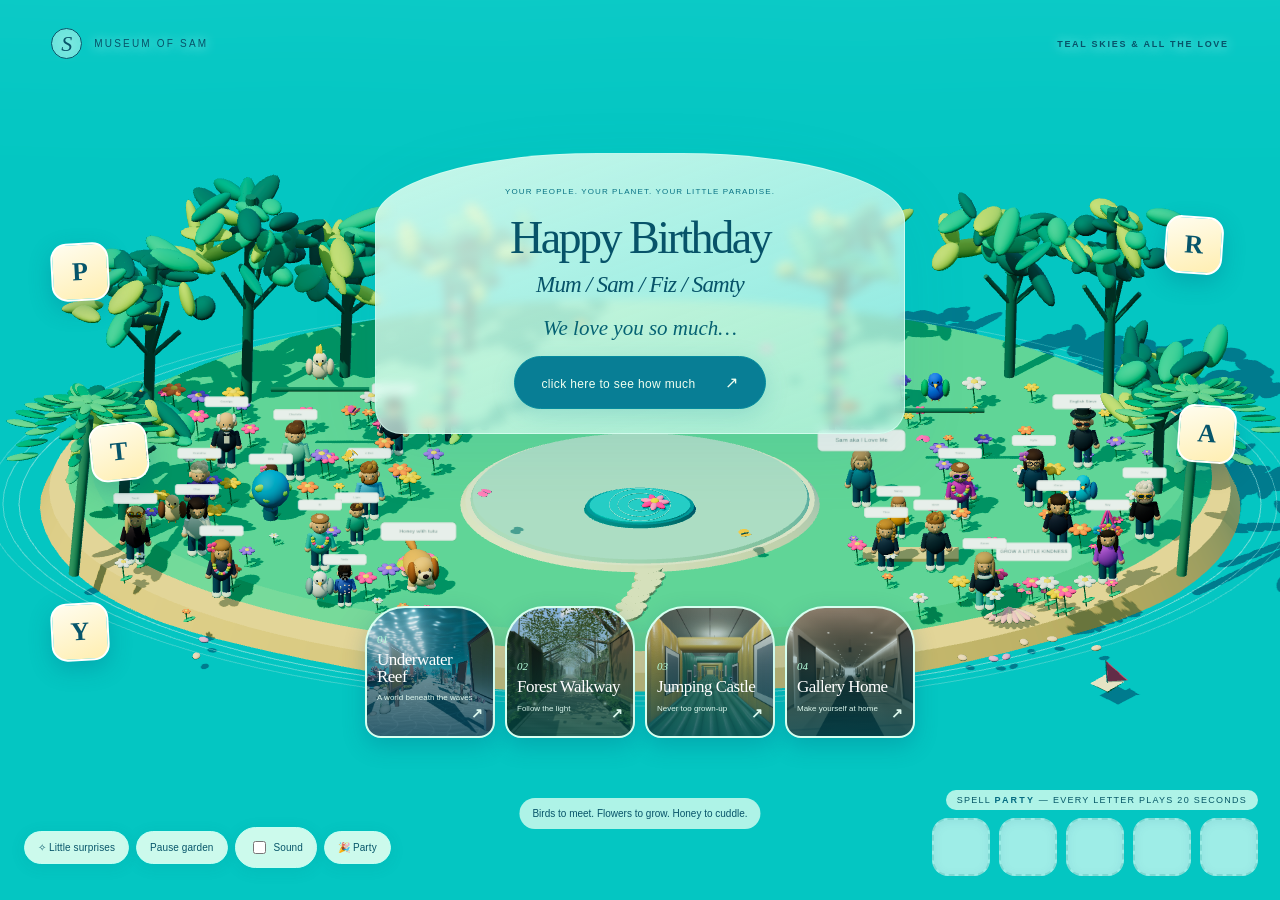
==== commit 1e230ac4: "Add the PARTY letter puzzle and its video windows to the homepage Five shuffled tiles (P A R T Y) sc" ====
--- a/web/home.html
+++ b/web/home.html
@@ -8,7 +8,7 @@
 <title>Happy Birthday, Sam — Museum of Sam</title>
 <link rel="icon" href="./icons/icon-192.png">
 <link rel="manifest" href="./manifest.json">
-<link rel="stylesheet" href="./home.css?v=9">
+<link rel="stylesheet" href="./home.css?v=10">
 </head>
 <body data-state="welcome">
 <div id="living-pan" tabindex="0" role="region" aria-label="Sam’s living coastal garden. On mobile, swipe left or right to explore the scenery."></div>
@@ -67,6 +67,25 @@
   <div class="party-glow"></div>
 </div>
 <div id="party-player" hidden></div>
+<div id="party-game">
+  <div id="party-letters"></div>
+  <div id="party-slots-wrap">
+    <p id="party-caption">Spell <b>PARTY</b> — every letter plays 20 seconds</p>
+    <div id="party-slots" role="group" aria-label="Spell PARTY to unlock the birthday video"></div>
+  </div>
+</div>
+<button id="party-toggle" class="garden-pill" aria-expanded="false" aria-controls="party-game" aria-label="PARTY letter puzzle">PARTY puzzle</button>
+<section id="party-video" hidden aria-label="El Nay Partay video">
+  <div id="party-video-bar">
+    <span>EL NAY PARTAY</span>
+    <button class="pv-btn" data-pv="whole" hidden>↺ All 2 min</button>
+    <button class="pv-btn" data-pv="size" aria-label="Make the video bigger">⤢</button>
+    <button class="pv-btn" data-pv="close" aria-label="Close the video">×</button>
+  </div>
+  <video id="party-video-el" playsinline controls preload="metadata" poster="./video/el-nay-partay-poster.jpg">
+    <source src="./video/el-nay-partay.mp4" type="video/mp4">
+  </video>
+</section>
 <div id="garden-scrim"></div>
 <div id="garden-menu" inert><div id="garden-menu-head"><p>Little things Sam loves</p><button id="garden-menu-close" aria-label="Close little surprises">×</button></div><div id="garden-actions"></div></div>
 <div id="garden-toast" role="status" aria-live="polite" hidden><span></span><button aria-label="Dismiss message">×</button></div>
@@ -76,6 +95,6 @@
 <footer id="footer"><span>A LITTLE MORE LOVE IN THE WORLD</span><span>WITH ALL OUR LOVE ♡</span></footer>
 <div id="announcement" class="sr-only" role="status" aria-live="polite"></div>
 <noscript><div class="no-script">Happy Birthday Mum / Sam / Fiz / Samty. We love you this much!<br><a href="./index.html?scene=reef">Underwater Reef</a> · <a href="./index.html?scene=forest">Forest Walkway</a> · <a href="./index.html?scene=jumping_castle">Jumping Castle</a> · <a href="./index.html?scene=gallery_home">Gallery Home</a><p>Enable JavaScript to enjoy your birthday journey and explore the museum.</p></div></noscript>
-<script type="module" src="./home.js?v=party3"></script>
+<script type="module" src="./home.js?v=party4"></script>
 </body>
 </html>
--- a/web/home.css
+++ b/web/home.css
@@ -26,7 +26,7 @@
 #living-pan::-webkit-scrollbar{display:none}#living-pan canvas{display:block;max-width:none;touch-action:pan-x}
 body:not(.living-ready) #living-pan{display:none}body[data-state=welcome] #world,body[data-state=portals] #world{visibility:hidden}body.garden-unavailable[data-state=welcome] #world,body.garden-unavailable[data-state=portals] #world{visibility:visible}
 body:not([data-state=welcome]):not([data-state=portals]) #living-pan,body:not([data-state=welcome]):not([data-state=portals])>.portal-links{visibility:hidden;pointer-events:none}
-body:not([data-state=welcome]):not([data-state=portals]) .portal-links,body:not([data-state=welcome]):not([data-state=portals]) #garden-tools,body:not([data-state=welcome]):not([data-state=portals]) #garden-menu,body:not([data-state=welcome]):not([data-state=portals]) #garden-toast,body:not([data-state=welcome]):not([data-state=portals]) #garden-hint,body:not([data-state=welcome]):not([data-state=portals]) #garden-scrim,body:not([data-state=welcome]):not([data-state=portals]) #party-overlay,body:not([data-state=welcome]):not([data-state=portals]) #party-player{display:none!important}
+body:not([data-state=welcome]):not([data-state=portals]) .portal-links,body:not([data-state=welcome]):not([data-state=portals]) #garden-tools,body:not([data-state=welcome]):not([data-state=portals]) #garden-menu,body:not([data-state=welcome]):not([data-state=portals]) #garden-toast,body:not([data-state=welcome]):not([data-state=portals]) #garden-hint,body:not([data-state=welcome]):not([data-state=portals]) #garden-scrim,body:not([data-state=welcome]):not([data-state=portals]) #party-overlay,body:not([data-state=welcome]):not([data-state=portals]) #party-player,body:not([data-state=welcome]):not([data-state=portals]) #party-game,body:not([data-state=welcome]):not([data-state=portals]) #party-toggle,body:not([data-state=welcome]):not([data-state=portals]) #party-video{display:none!important}
 .masthead{color:#075369;text-shadow:0 1px 12px #cefff3;pointer-events:none}.brand{pointer-events:auto}.brand-mark{background:#cffff380}.edition{opacity:1;font-weight:600}
 .welcome{inset:auto;top:17vh;left:50%;transform:translateX(-50%);width:min(530px,46vw);padding:25px 16px 24px;border:1px solid #d6fff39c;border-radius:42% 42% 26px 26px / 24% 24% 26px 26px;background:linear-gradient(160deg,#e7fff0db,#c9f9efa8);box-shadow:0 18px 70px #00849a17;backdrop-filter:blur(5px)}
 .welcome .eyebrow{font-size:8px;letter-spacing:.14em;margin:8px 0 18px;color:#087284}.welcome h1{font-size:clamp(37px,3.6vw,58px);letter-spacing:-.055em}.welcome h1 em{font-size:.5em;margin-top:10px}.welcome .message{font-size:21px;margin:19px 0 15px;color:#066273}
@@ -87,3 +87,76 @@
 #garden-toast{left:16px;right:16px;top:calc(env(safe-area-inset-top) + 54px);bottom:auto;width:auto;max-width:none;padding:16px 42px 16px 16px}
 #garden-toast button{top:10px;right:10px}
 }
+
+/* The PARTY letter puzzle (party-letters.js). Five tiles scatter down the
+   left and right margins — the only parts of the desktop garden not already
+   claimed by the welcome card, the four doors or the garden pills — and drop
+   into five boxes stacked in the bottom-right corner, with the video panel
+   riding directly above them. On phones there is no free margin to scatter
+   into, so the whole thing collapses behind a pill (#party-toggle) and opens
+   as one compact two-row bar above the garden tools. */
+#party-game{position:fixed;inset:0;z-index:6;pointer-events:none}
+#party-game[hidden]{display:none}
+#party-letters{position:absolute;inset:0}
+.party-letter{position:absolute;left:var(--x);top:var(--y);pointer-events:auto;touch-action:none;width:58px;height:58px;display:grid;place-items:center;font:700 26px/1 Georgia,serif;color:#06556b;background:linear-gradient(160deg,#fffdf0,#ffeeb0);border:2px solid #fff;border-radius:16px;box-shadow:0 8px 22px #02557840;transform:translate(var(--dx,0),var(--dy,0)) rotate(var(--tilt,-3deg));transition:box-shadow .2s,background .2s}
+.party-letter:nth-child(2n){--tilt:4deg}.party-letter:nth-child(3n){--tilt:-6deg}
+.party-letter:hover{background:linear-gradient(160deg,#fffef8,#fff6b6);box-shadow:0 12px 26px #0255784d}
+.party-letter.picked{background:linear-gradient(160deg,#fff,#b6ffe4);box-shadow:0 0 0 3px #4fd6b0,0 12px 26px #02557855}
+.party-letter.dragging{pointer-events:none;z-index:20;transition:none;transform:translate(var(--dx,0),var(--dy,0)) rotate(0deg) scale(1.12)}
+.party-letter:focus-visible{outline:2px solid #046987;outline-offset:4px}
+#party-slots-wrap{position:absolute;right:22px;bottom:24px;pointer-events:auto;text-align:right}
+#party-caption{margin:0 0 8px;font-size:9px;letter-spacing:.14em;text-transform:uppercase;color:#065766;background:#ddfff2c9;display:inline-block;padding:5px 11px;border-radius:14px}
+#party-caption b{color:#036b81;letter-spacing:.24em}
+#party-slots{display:flex;gap:9px}
+.party-slot{position:relative;width:58px;height:58px;padding:0;border:2px dashed #7fd9d3;border-radius:16px;background:#e8fffaad;box-shadow:inset 0 2px 10px #04566a14;transition:border-color .25s,background .25s,transform .25s}
+#party-game.picking .party-slot:not(.filled){border-color:#f0c75e;background:#fffbe4d9;animation:party-slot-wait 1.3s ease-in-out infinite}
+@keyframes party-slot-wait{0%,100%{box-shadow:inset 0 2px 10px #04566a14}50%{box-shadow:inset 0 2px 10px #04566a14,0 0 0 7px #f0c75e3d}}
+.party-slot.filled{border:2px solid #2fa46a;background:#d7ffe6;box-shadow:0 0 0 3px #2fa46a33,0 6px 18px #05604033}
+.party-slot.wrong{animation:party-slot-no .6s ease}
+@keyframes party-slot-no{0%,100%{transform:none}20%{transform:translateX(-7px)}45%{transform:translateX(7px)}70%{transform:translateX(-4px)}}
+.party-slot .party-letter{position:static;width:100%;height:100%;border:0;border-radius:14px;background:linear-gradient(160deg,#f2fff6,#a9f3c6);color:#0a5c3c;box-shadow:none;transform:none;animation:party-letter-land .45s cubic-bezier(.2,1.5,.5,1)}
+@keyframes party-letter-land{from{transform:scale(1.5) rotate(-12deg);opacity:.4}to{transform:none;opacity:1}}
+#party-slots.complete{animation:party-slot-cheer .8s ease}
+@keyframes party-slot-cheer{0%,100%{transform:none}30%{transform:translateY(-10px) rotate(-2deg)}60%{transform:translateY(-4px)}}
+.party-slot:focus-visible{outline:2px solid #046987;outline-offset:4px}
+#party-toggle{display:none}
+
+/* The video: bottom-right quarter by default, sitting on top of the boxes,
+   expandable to nearly the full viewport. Its z-index stays under
+   #party-overlay (1000) so the finale's lasers sweep over the picture rather
+   than behind it. */
+#party-video{position:fixed;z-index:6;right:22px;bottom:118px;width:min(44vw,600px);border-radius:18px;overflow:hidden;background:#04222b;border:2px solid #d7fff0;box-shadow:0 16px 46px #01384a66}
+#party-video[hidden]{display:none}
+#party-video.expanded{inset:6vh 6vw 15vh;width:auto;z-index:999}
+#party-video-bar{display:flex;align-items:center;gap:8px;padding:7px 8px 7px 13px;background:#065a6e;color:#ddfff4;font-size:9px;letter-spacing:.2em}
+#party-video-bar>span:first-child{flex:1;white-space:nowrap;overflow:hidden;text-overflow:ellipsis}
+.pv-btn{border:1px solid #6fd3d5;background:#0a7286;color:#eafffa;border-radius:12px;padding:5px 9px;font-size:11px;line-height:1}
+.pv-btn:hover{background:#0ea0b4}.pv-btn[hidden]{display:none}
+.pv-btn:focus-visible{outline:2px solid #ffe9a5;outline-offset:2px}
+#party-video-el{display:block;width:100%;height:auto;aspect-ratio:16/9;background:#000}
+#party-video.expanded #party-video-el{height:calc(100% - 34px);aspect-ratio:auto;object-fit:contain}
+/* The toast normally lives exactly where the video does — move it out of the way. */
+body.party-video-open #garden-toast{bottom:auto;top:calc(env(safe-area-inset-top) + 74px)}
+
+@media(max-width:700px){
+#party-toggle{display:grid;place-items:center;position:fixed;z-index:6;right:10px;bottom:calc(max(16px,env(safe-area-inset-bottom)) + 100px);width:44px;height:44px;padding:0;border-radius:50%;font-size:17px;overflow:hidden;text-indent:-99em}
+#party-toggle::after{content:"🅿️";text-indent:0;position:absolute}
+body.party-open #party-toggle{background:#fff6b6;border-color:#f0c75e}
+#party-game{display:none}
+body.party-open #party-game{display:block}
+/* One stack, bottom up: garden pills, boxes (with their caption), loose
+   letters, then the player. The swipe hint and the replay link step aside
+   while the puzzle is open rather than being stacked on top of. */
+#party-letters{position:absolute;inset:auto 10px calc(max(16px,env(safe-area-inset-bottom)) + 122px) 10px;display:flex;justify-content:center;gap:7px;min-height:46px}
+.party-letter{position:static;width:46px;height:46px;font-size:21px;border-radius:13px}
+.party-letter.dragging{position:fixed}
+#party-slots-wrap{right:10px;left:10px;bottom:calc(max(16px,env(safe-area-inset-bottom)) + 46px);text-align:center}
+#party-caption{font-size:8px;margin-bottom:6px}
+#party-slots{justify-content:center;gap:6px}
+.party-slot{width:46px;height:46px;border-radius:13px}
+#party-video{right:10px;left:10px;width:auto;bottom:calc(max(16px,env(safe-area-inset-bottom)) + 46px)}
+body.party-open #party-video{bottom:calc(max(16px,env(safe-area-inset-bottom)) + 178px)}
+#party-video.expanded{inset:4vh 4vw;width:auto}
+body.party-open #garden-hint,body.party-video-open #garden-hint,body.party-open .replay{display:none}
+}
+@media(prefers-reduced-motion:reduce){#party-game.picking .party-slot:not(.filled),.party-slot .party-letter,#party-slots.complete,.party-slot.wrong{animation:none}}
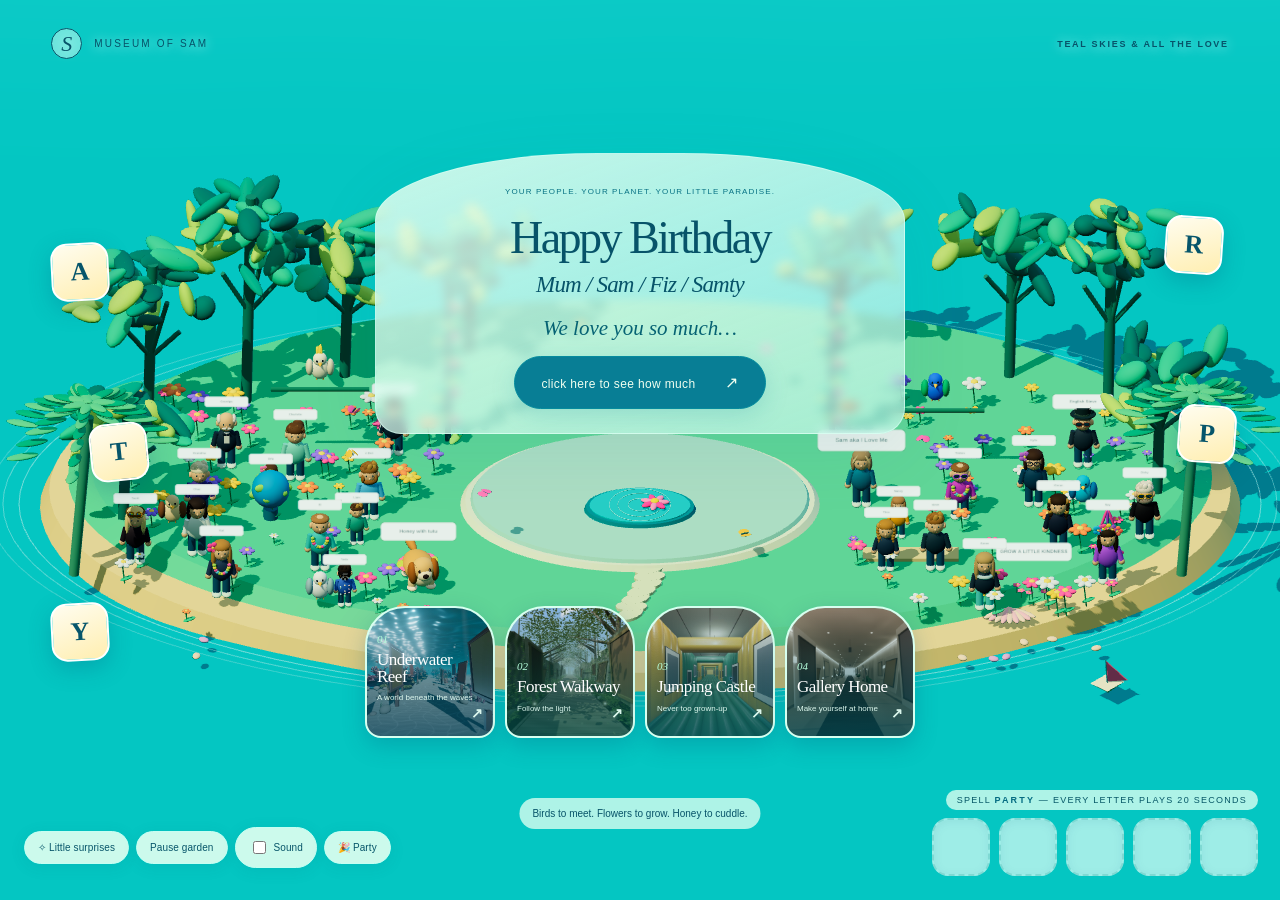
==== commit 666c3102: "Lock phones and tablets to landscape, make tilt-look optional Portrait squeezes both the garden pano" ====
--- a/web/home.html
+++ b/web/home.html
@@ -9,6 +9,7 @@
 <link rel="icon" href="./icons/icon-192.png">
 <link rel="manifest" href="./manifest.json">
 <link rel="stylesheet" href="./home.css?v=10">
+<script src="./orientation-gate.js?v=1"></script>
 </head>
 <body data-state="welcome">
 <div id="living-pan" tabindex="0" role="region" aria-label="Sam’s living coastal garden. On mobile, swipe left or right to explore the scenery."></div>
